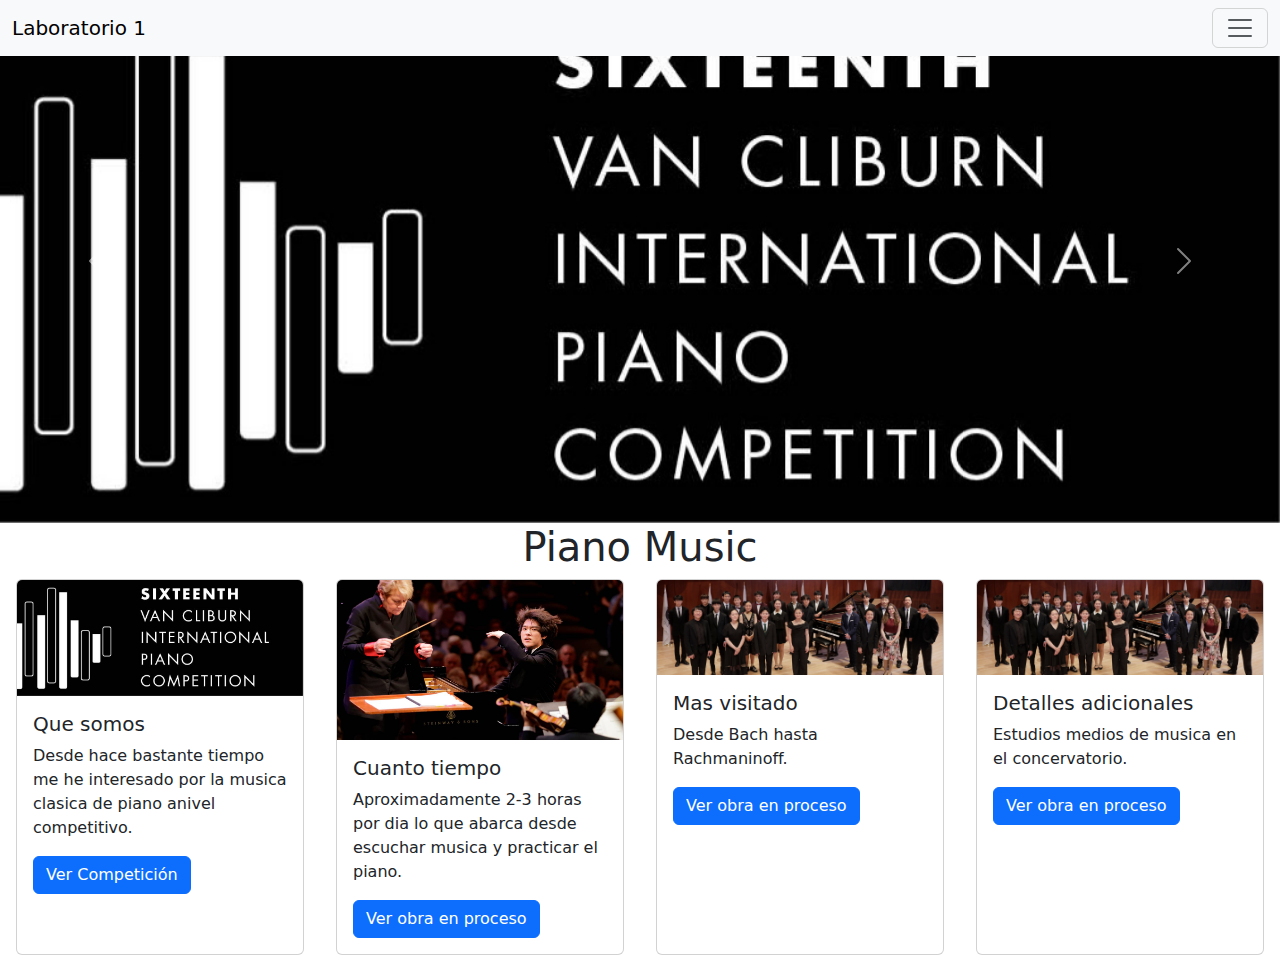
==== index.html @ 21c6b3f4 "Primera pagina" ====
<!DOCTYPE html>
<html lang="es">

<head>
    <meta charset="UTF-8">
    <title>Laboratorio 1</title>
    <link rel="stylesheet" type="text/css" href="style.css">
    <link href="https://cdn.jsdelivr.net/npm/bootstrap@5.3.3/dist/css/bootstrap.min.css" rel="stylesheet" integrity="sha384-QWTKZyjpPEjISv5WaRU9OFeRpok6YctnYmDr5pNlyT2bRjXh0JMhjY6hW+ALEwIH" crossorigin="anonymous">    
</head>

<body>
    <nav class="navbar bg-body-tertiary fixed-top">
        <div class="container-fluid">
          <a class="navbar-brand" href="index.html">Laboratorio 1</a>
          <button class="navbar-toggler" type="button" data-bs-toggle="offcanvas" data-bs-target="#offcanvasNavbar" aria-controls="offcanvasNavbar" aria-label="Toggle navigation">
            <span class="navbar-toggler-icon"></span>
          </button>
          <div class="offcanvas offcanvas-end" tabindex="-1" id="offcanvasNavbar" aria-labelledby="offcanvasNavbarLabel">
            <div class="offcanvas-header">
              <h5 class="offcanvas-title" id="offcanvasNavbarLabel">Offcanvas</h5>
              <button type="button" class="btn-close" data-bs-dismiss="offcanvas" aria-label="Close"></button>
            </div>
            <div class="offcanvas-body">
              <ul class="navbar-nav justify-content-end flex-grow-1 pe-3">
                <li class="nav-item">
                  <a class="nav-link active" aria-current="page" href="index.html">Home</a>
                </li>
                <li class="nav-item">
                    <a class="nav-link" href="Biografia/biografia.html">Biografia</a>
                  </li>
                <li class="nav-item">
                  <a class="nav-link" href="Kinal/kinal.html">Kinal</a>
                </li>
              </ul>
              <form class="d-flex mt-3" role="search">
                <input class="form-control me-2" type="search" placeholder="Search" aria-label="Search">
                <button class="btn btn-outline-success" type="submit">Search</button>
              </form>
            </div>
          </div>
        </div>
      </nav>

    <script src="https://cdn.jsdelivr.net/npm/bootstrap@5.3.3/dist/js/bootstrap.bundle.min.js" integrity="sha384-YvpcrYf0tY3lHB60NNkmXc5s9fDVZLESaAA55NDzOxhy9GkcIdslK1eN7N6jIeHz" crossorigin="anonymous"></script>
    <div id="carouselExampleRide" class="carousel slide" data-bs-ride="true">
        <div class="carousel-inner">
          <div class="carousel-item active">
            <img src="assets/Cliburn-1.jpg" class="d-block w-100" alt="...">
          </div>
          <div class="carousel-item">
            <img src="assets/Cliburn-2.png" class="d-block w-100" alt="...">
          </div>
          <div class="carousel-item">
            <img src="assets/Cliburn-3.jpg" class="d-block w-100" alt="...">
          </div>
        </div>
        <button class="carousel-control-prev" type="button" data-bs-target="#carouselExampleRide" data-bs-slide="prev">
          <span class="carousel-control-prev-icon" aria-hidden="true"></span>
          <span class="visually-hidden">Previous</span>
        </button>
        <button class="carousel-control-next" type="button" data-bs-target="#carouselExampleRide" data-bs-slide="next">
          <span class="carousel-control-next-icon" aria-hidden="true"></span>
          <span class="visually-hidden">Next</span>
        </button>
      </div>

      <center><h1>Piano Music</h1></center>

      <div class="d-flex justify-content-around">
        <div class="card" style="width: 18rem;">
            <img src="assets/Cliburn-1.jpg" class="card-img-top" alt="...">
            <div class="card-body">
              <h5 class="card-title">Que somos</h5>
              <p class="card-text">Desde hace bastante tiempo me he interesado por la musica clasica de piano anivel competitivo.</p>
              <a href="https://cliburn.org/" class="btn btn-primary">Ver Competición</a>
            </div>
          </div>
    
          <div class="card" style="width: 18rem;">
            <img src="assets/Yunchan Lim400.jpg" class="card-img-top" alt="...">
            <div class="card-body">
              <h5 class="card-title">Cuanto tiempo</h5>
              <p class="card-text">Aproximadamente 2-3 horas por dia lo que abarca desde escuchar musica y practicar el piano.</p>
              <a href="https://s9.imslp.org/files/imglnks/usimg/6/6e/IMSLP816535-PMLP3793-Albeniz_I-Cataluna.pdf" class="btn btn-primary">Ver obra en proceso</a>
            </div>
          </div>

          <div class="card" style="width: 18rem;">
            <img src="assets/Cliburn-4.jpg" class="card-img-top" alt="...">
            <div class="card-body">
              <h5 class="card-title">Mas visitado</h5>
              <p class="card-text">Desde Bach hasta Rachmaninoff.</p>
              <a href="https://s9.imslp.org/files/imglnks/usimg/6/6e/IMSLP816535-PMLP3793-Albeniz_I-Cataluna.pdf" class="btn btn-primary">Ver obra en proceso</a>
            </div>
          </div>
    
          <div class="card" style="width: 18rem;">
            <img src="assets/Cliburn-4.jpg" class="card-img-top" alt="...">
            <div class="card-body">
              <h5 class="card-title">Detalles adicionales</h5>
              <p class="card-text">Estudios medios de musica en el concervatorio.</p>
              <a href="https://s9.imslp.org/files/imglnks/usimg/6/6e/IMSLP816535-PMLP3793-Albeniz_I-Cataluna.pdf" class="btn btn-primary">Ver obra en proceso</a>
            </div>
          </div>
      </div>
</body>

</html>
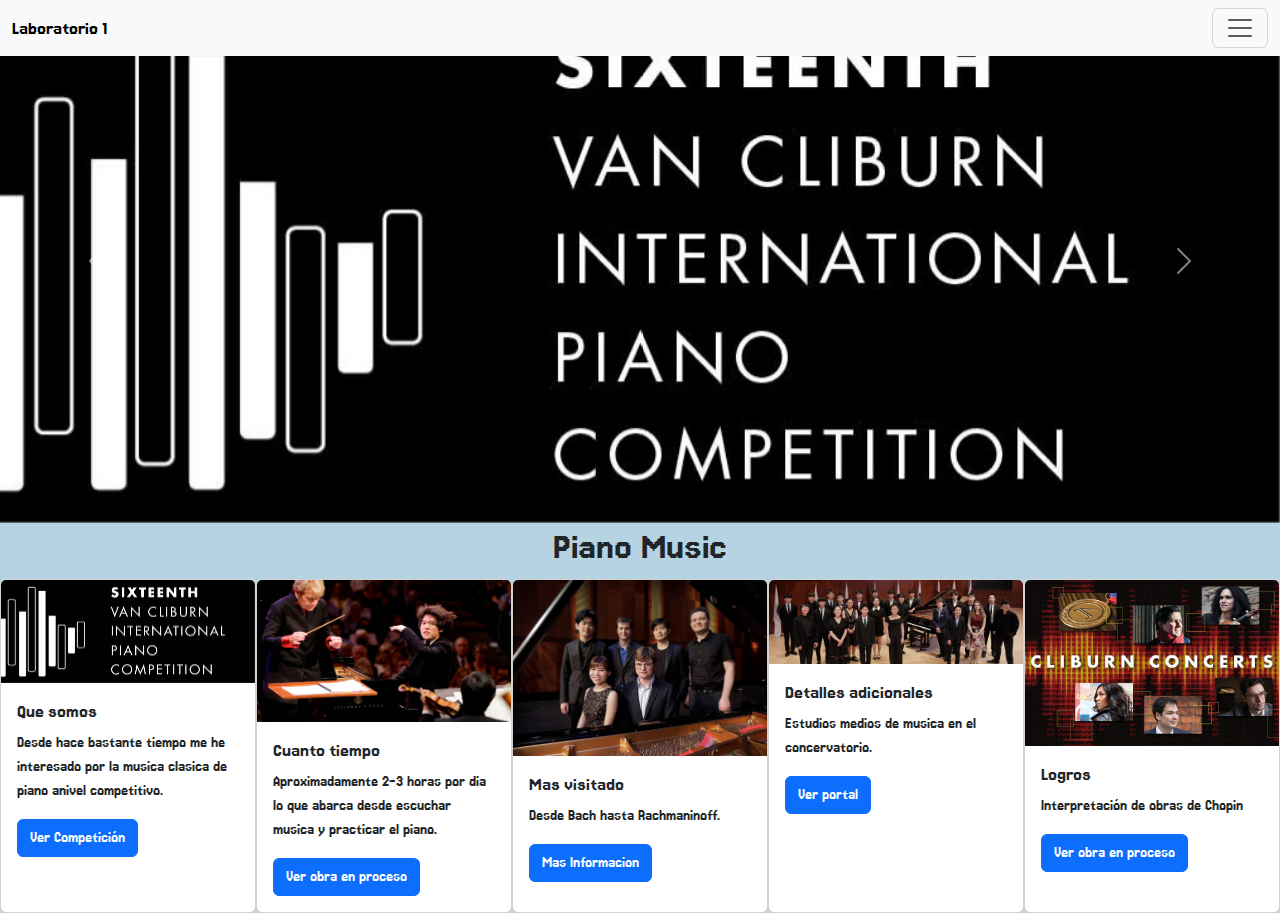
==== commit 85ef08b0: "trabajo 14 de enero" ====
--- a/index.html
+++ b/index.html
@@ -4,11 +4,14 @@
 <head>
     <meta charset="UTF-8">
     <title>Laboratorio 1</title>
-    <link rel="stylesheet" type="text/css" href="style.css">
+    <link rel="stylesheet" href="/styles/index-style.css">
+    <link rel="preconnect" href="https://fonts.googleapis.com">
+    <link rel="preconnect" href="https://fonts.gstatic.com" crossorigin>
+    <link href="https://fonts.googleapis.com/css2?family=Jersey+15&family=Nunito+Sans:ital,opsz,wght@0,6..12,200..1000;1,6..12,200..1000&display=swap" rel="stylesheet">
     <link href="https://cdn.jsdelivr.net/npm/bootstrap@5.3.3/dist/css/bootstrap.min.css" rel="stylesheet" integrity="sha384-QWTKZyjpPEjISv5WaRU9OFeRpok6YctnYmDr5pNlyT2bRjXh0JMhjY6hW+ALEwIH" crossorigin="anonymous">    
 </head>
 
-<body>
+<body class="body">
     <nav class="navbar bg-body-tertiary fixed-top">
         <div class="container-fluid">
           <a class="navbar-brand" href="index.html">Laboratorio 1</a>
@@ -86,11 +89,11 @@
           </div>
 
           <div class="card" style="width: 18rem;">
-            <img src="assets/Cliburn-4.jpg" class="card-img-top" alt="...">
+            <img src="assets/Cliburn-6.jpg" class="card-img-top" alt="...">
             <div class="card-body">
               <h5 class="card-title">Mas visitado</h5>
               <p class="card-text">Desde Bach hasta Rachmaninoff.</p>
-              <a href="https://s9.imslp.org/files/imglnks/usimg/6/6e/IMSLP816535-PMLP3793-Albeniz_I-Cataluna.pdf" class="btn btn-primary">Ver obra en proceso</a>
+              <a href="https://es.wikipedia.org/wiki/Sergu%C3%A9i_Rajm%C3%A1ninov" class="btn btn-primary">Mas Informacion</a>
             </div>
           </div>
     
@@ -99,7 +102,16 @@
             <div class="card-body">
               <h5 class="card-title">Detalles adicionales</h5>
               <p class="card-text">Estudios medios de musica en el concervatorio.</p>
-              <a href="https://s9.imslp.org/files/imglnks/usimg/6/6e/IMSLP816535-PMLP3793-Albeniz_I-Cataluna.pdf" class="btn btn-primary">Ver obra en proceso</a>
+              <a href="https://www.acnmgt.com/" class="btn btn-primary">Ver portal</a>
+            </div>
+          </div>
+
+          <div class="card" style="width: 18rem;">
+            <img src="assets/Cliburn-5.jpg" class="card-img-top" alt="...">
+            <div class="card-body">
+              <h5 class="card-title">Logros</h5>
+              <p class="card-text">Interpretación de obras de Chopin</p>
+              <a href="https://es.wikipedia.org/wiki/Vals_del_minuto" class="btn btn-primary">Ver obra en proceso</a>
             </div>
           </div>
       </div>
--- a/styles/index-style.css
+++ b/styles/index-style.css
@@ -0,0 +1,16 @@
+.body{
+    background-color: rgb(181, 211, 224);
+    font-family: "Jersey 15";
+ }
+  
+ .jersey-15-regular {
+    font-family: "Jersey 15", serif;
+    font-weight: 400;
+    font-style: normal;
+  }
+
+img{
+    float: right;
+    width: 400;
+    height: 400;
+}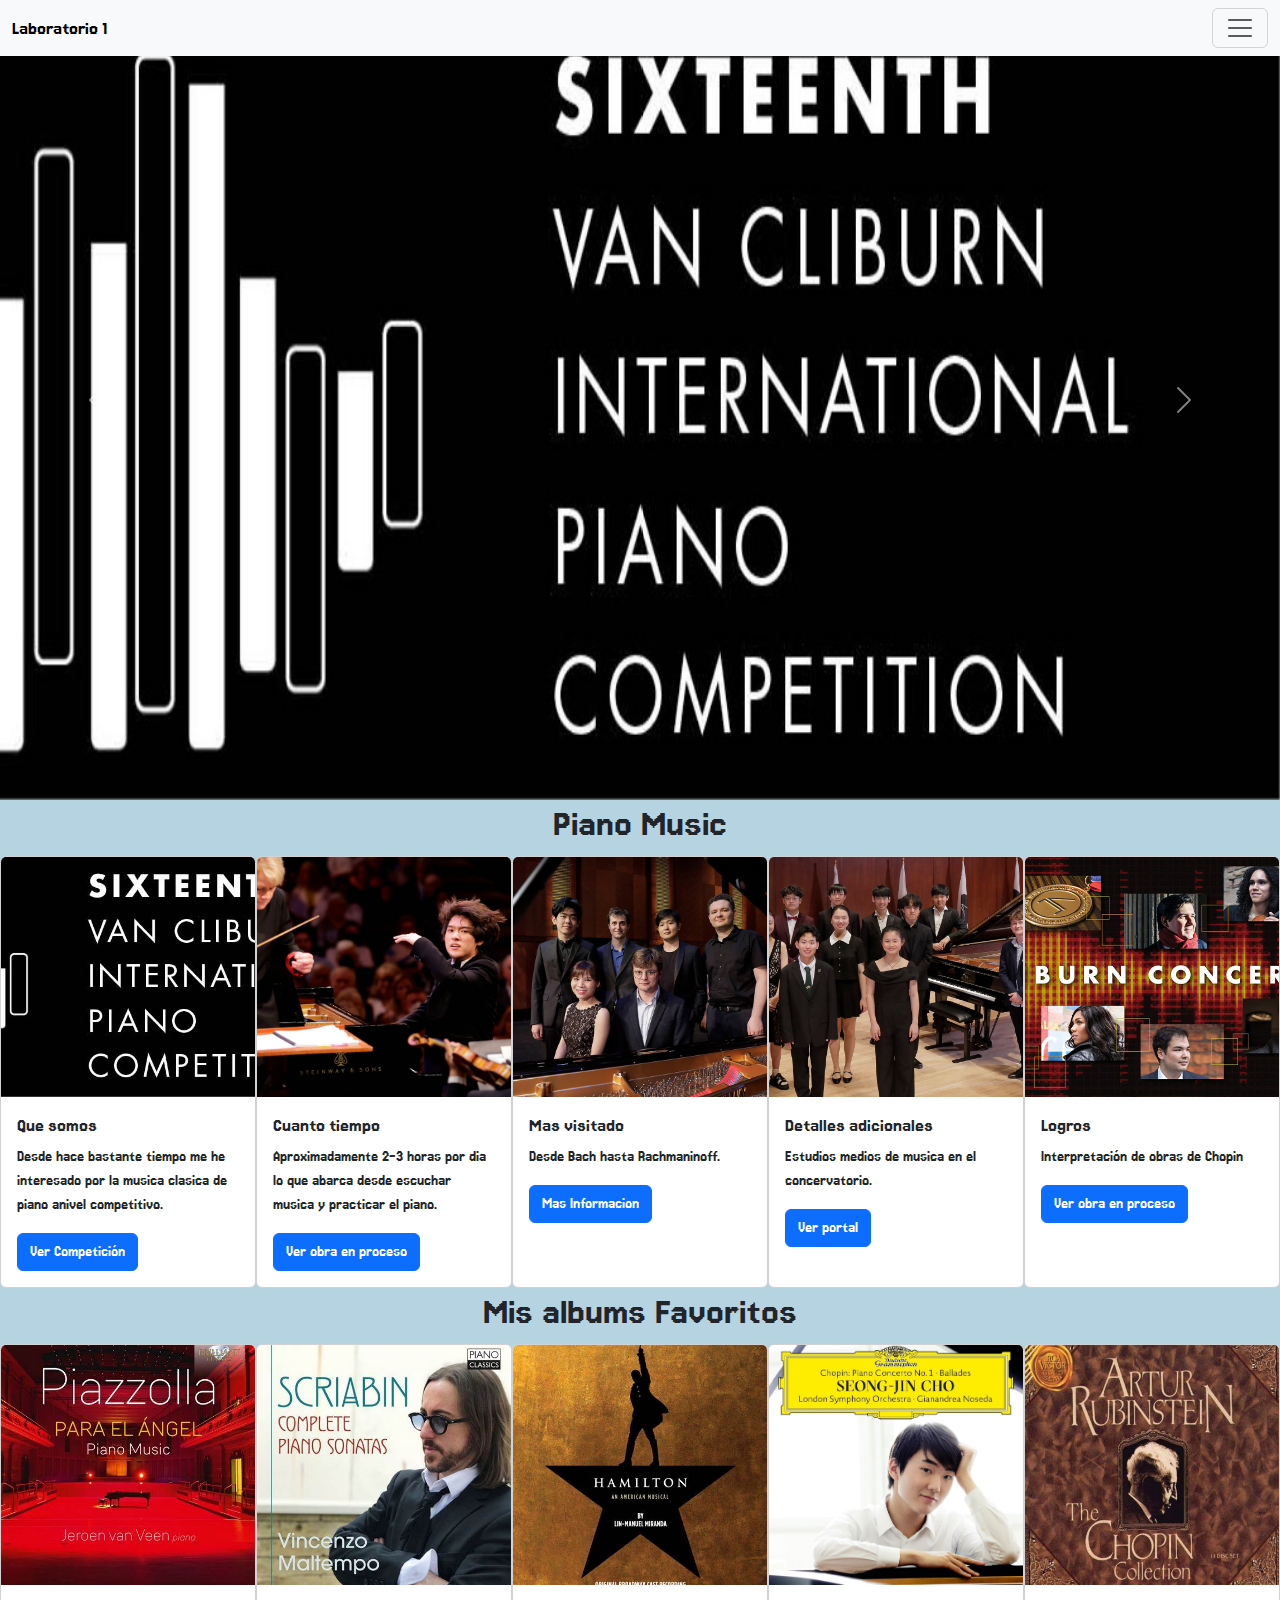
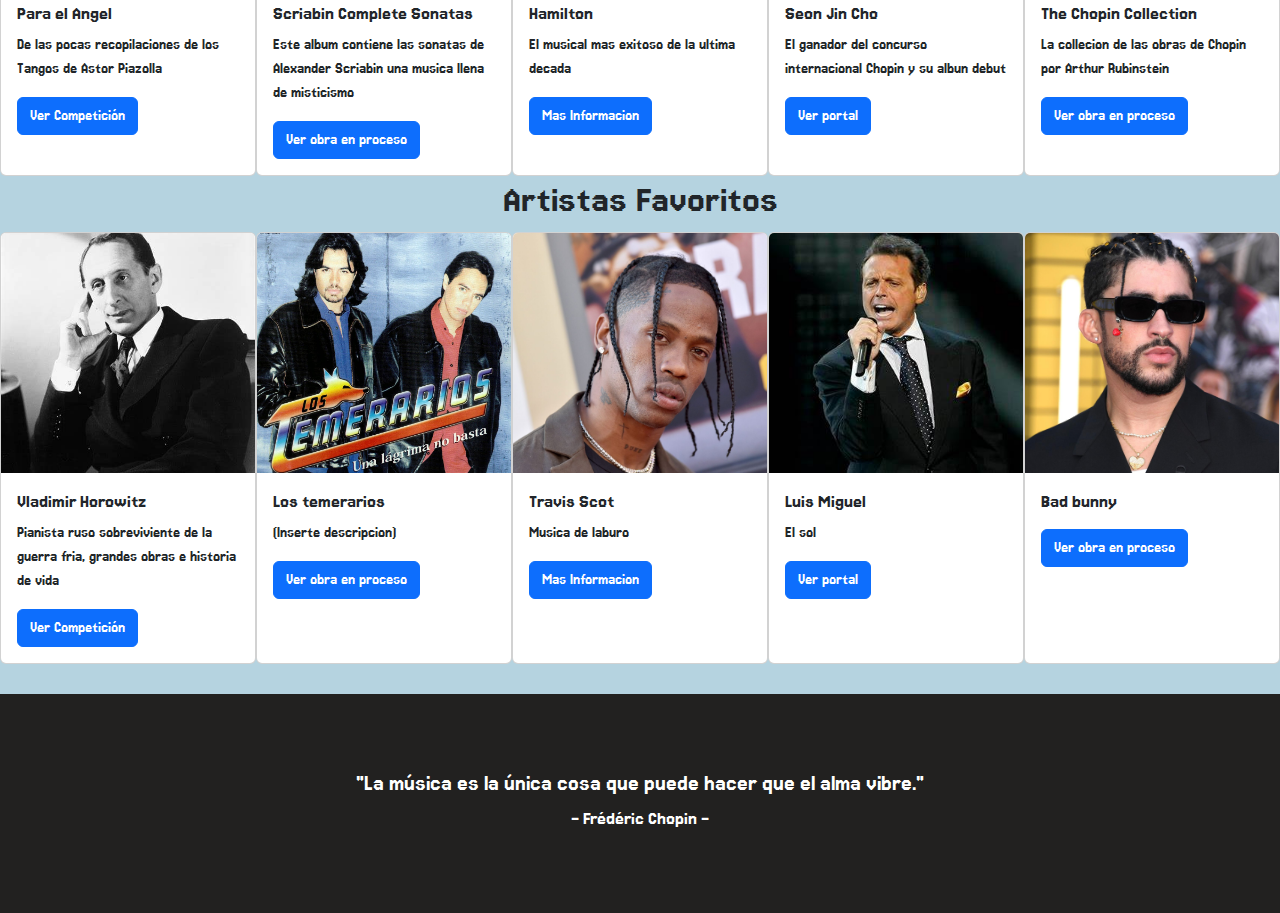
==== commit cbfdf1cd: "avances 15 de enero" ====
--- a/index.html
+++ b/index.html
@@ -115,6 +115,109 @@
             </div>
           </div>
       </div>
+
+      <center><h1>Mis albums Favoritos</h1></center>
+
+      <div class="d-flex justify-content-around">
+        <div class="card" style="width: 18rem;">
+            <img src="assets/Album1.jpg" class="card-img-top" alt="...">
+            <div class="card-body">
+              <h5 class="card-title">Para el Angel</h5>
+              <p class="card-text">De las pocas recopilaciones de los Tangos de Astor Piazolla</p>
+              <a href="https://cliburn.org/" class="btn btn-primary">Ver Competición</a>
+            </div>
+          </div>
+    
+          <div class="card" style="width: 18rem;">
+            <img src="assets/Album2.jpg" class="card-img-top" alt="...">
+            <div class="card-body">
+              <h5 class="card-title">Scriabin Complete Sonatas</h5>
+              <p class="card-text">Este album contiene las sonatas de Alexander Scriabin una musica llena de misticismo</p>
+              <a href="https://s9.imslp.org/files/imglnks/usimg/6/6e/IMSLP816535-PMLP3793-Albeniz_I-Cataluna.pdf" class="btn btn-primary">Ver obra en proceso</a>
+            </div>
+          </div>
+
+          <div class="card" style="width: 18rem;">
+            <img src="assets/Album3.jpg" class="card-img-top" alt="...">
+            <div class="card-body">
+              <h5 class="card-title">Hamilton</h5>
+              <p class="card-text">El musical mas exitoso de la ultima decada</p>
+              <a href="https://es.wikipedia.org/wiki/Sergu%C3%A9i_Rajm%C3%A1ninov" class="btn btn-primary">Mas Informacion</a>
+            </div>
+          </div>
+    
+          <div class="card" style="width: 18rem;">
+            <img src="assets/Album4.jpg" class="card-img-top" alt="...">
+            <div class="card-body">
+              <h5 class="card-title">Seon Jin Cho</h5>
+              <p class="card-text">El ganador del concurso internacional Chopin y su albun debut</p>
+              <a href="https://www.acnmgt.com/" class="btn btn-primary">Ver portal</a>
+            </div>
+          </div>
+
+          <div class="card" style="width: 18rem;">
+            <img src="assets/Album5.jpg" class="card-img-top" alt="...">
+            <div class="card-body">
+              <h5 class="card-title">The Chopin Collection</h5>
+              <p class="card-text">La collecion de las obras de Chopin por  Arthur Rubinstein</p>
+              <a href="https://es.wikipedia.org/wiki/Vals_del_minuto" class="btn btn-primary">Ver obra en proceso</a>
+            </div>
+          </div>
+      </div>
+
+      <center><h1>Artistas Favoritos</h1></center>
+
+      <div class="d-flex justify-content-around">
+        <div class="card" style="width: 18rem;">
+            <img src="assets/art1.jpg" class="card-img-top" alt="...">
+            <div class="card-body">
+              <h5 class="card-title">Vladimir Horowitz</h5>
+              <p class="card-text">Pianista ruso sobreviviente de la guerra fria, grandes obras e historia de vida</p>
+              <a href="https://cliburn.org/" class="btn btn-primary">Ver Competición</a>
+            </div>
+          </div>
+    
+          <div class="card" style="width: 18rem;">
+            <img src="assets/art2.jpg" class="card-img-top" alt="...">
+            <div class="card-body">
+              <h5 class="card-title">Los temerarios</h5>
+              <p class="card-text">(Inserte descripcion)</p>
+              <a href="https://s9.imslp.org/files/imglnks/usimg/6/6e/IMSLP816535-PMLP3793-Albeniz_I-Cataluna.pdf" class="btn btn-primary">Ver obra en proceso</a>
+            </div>
+          </div>
+
+          <div class="card" style="width: 18rem;">
+            <img src="assets/art3.jpg" class="card-img-top" alt="...">
+            <div class="card-body">
+              <h5 class="card-title">Travis Scot</h5>
+              <p class="card-text">Musica de laburo</p>
+              <a href="https://es.wikipedia.org/wiki/Sergu%C3%A9i_Rajm%C3%A1ninov" class="btn btn-primary">Mas Informacion</a>
+            </div>
+          </div>
+    
+          <div class="card" style="width: 18rem;">
+            <img src="assets/art4.jpg" class="card-img-top" alt="...">
+            <div class="card-body">
+              <h5 class="card-title">Luis Miguel</h5>
+              <p class="card-text">El sol</p>
+              <a href="https://www.acnmgt.com/" class="btn btn-primary">Ver portal</a>
+            </div>
+          </div>
+
+          <div class="card" style="width: 18rem;">
+            <img src="assets/art5.jpeg" class="card-img-top" alt="...">
+            <div class="card-body">
+              <h5 class="card-title">Bad bunny</h5>
+              <p class="card-text"></p>
+              <a href="https://es.wikipedia.org/wiki/Vals_del_minuto" class="btn btn-primary">Ver obra en proceso</a>
+            </div>
+          </div>
+      </div>
+
+      <footer>
+        <h4 class="text-center">"La música es la única cosa que puede hacer que el alma vibre."</h4>
+        <h5 class="footer-text">- Frédéric Chopin -</h5>
+      </footer>
 </body>
 
 </html>--- a/styles/index-style.css
+++ b/styles/index-style.css
@@ -9,8 +9,25 @@
     font-style: normal;
   }
 
-img{
-    float: right;
-    width: 400;
-    height: 400;
+
+footer {
+  margin-top: 30px;
+  text-align: center;
+  padding: 75px;
+  background-color: rgb(34, 33, 32);
+  color: white;
+}
+
+.custom-card{
+  width: 24rem;
+}
+
+.card img{
+  height: 15rem;
+  object-fit: cover;
+}
+
+.d-block{
+  height: 800px;
+  width: 100px;
 }